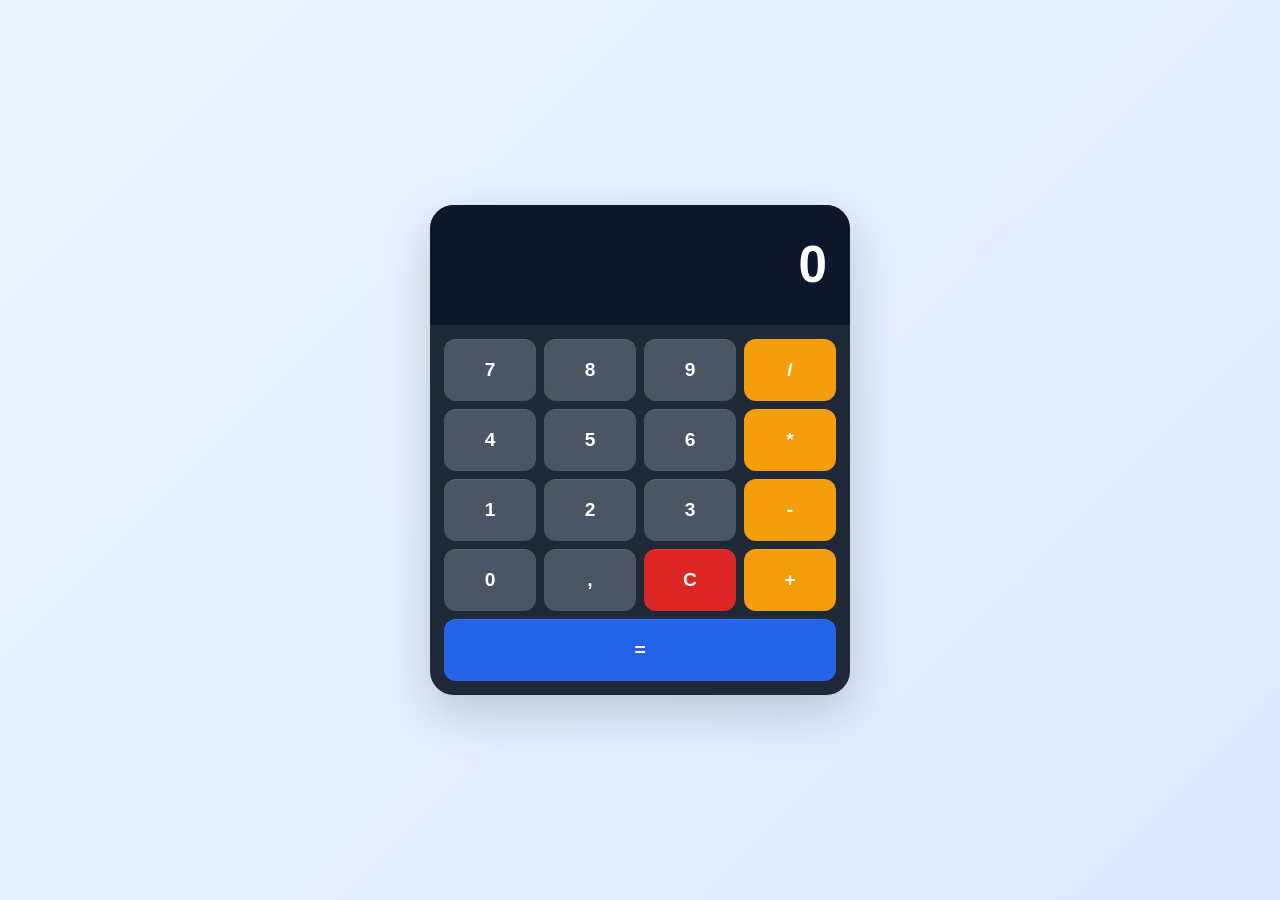
==== index.html @ f024dd50 "CALCULATRICE" ====
<!doctype html>
<html lang="fr">
  <head>
    <meta charset="UTF-8" />
    <meta name="viewport" content="width=device-width, initial-scale=1.0" />
    <link
      href="https://cdn.jsdelivr.net/npm/bootstrap@5.3.3/dist/css/bootstrap.min.css"
      rel="stylesheet"
    />
    <link rel="stylesheet" href="./style.css" />
    <title>Calculatrice</title>
  </head>
  <body>
    <div class="calculator-wrapper">
      <div id="calculatrice" class="shadow-lg">
        <div id="display" class="display-screen">0</div>

        <div class="row g-2 p-3">
          <div class="col-3">
            <button class="btn btn-secondary w-100 btn-calc" data-value="7">
              7
            </button>
          </div>
          <div class="col-3">
            <button class="btn btn-secondary w-100 btn-calc" data-value="8">
              8
            </button>
          </div>
          <div class="col-3">
            <button class="btn btn-secondary w-100 btn-calc" data-value="9">
              9
            </button>
          </div>
          <div class="col-3">
            <button class="btn btn-warning w-100 btn-calc" data-value="/">
              /
            </button>
          </div>

          <div class="col-3">
            <button class="btn btn-secondary w-100 btn-calc" data-value="4">
              4
            </button>
          </div>
          <div class="col-3">
            <button class="btn btn-secondary w-100 btn-calc" data-value="5">
              5
            </button>
          </div>
          <div class="col-3">
            <button class="btn btn-secondary w-100 btn-calc" data-value="6">
              6
            </button>
          </div>
          <div class="col-3">
            <button class="btn btn-warning w-100 btn-calc" data-value="*">
              *
            </button>
          </div>

          <div class="col-3">
            <button class="btn btn-secondary w-100 btn-calc" data-value="1">
              1
            </button>
          </div>
          <div class="col-3">
            <button class="btn btn-secondary w-100 btn-calc" data-value="2">
              2
            </button>
          </div>
          <div class="col-3">
            <button class="btn btn-secondary w-100 btn-calc" data-value="3">
              3
            </button>
          </div>
          <div class="col-3">
            <button class="btn btn-warning w-100 btn-calc" data-value="-">
              -
            </button>
          </div>

          <div class="col-3">
            <button class="btn btn-secondary w-100 btn-calc" data-value="0">
              0
            </button>
          </div>
          <div class="col-3">
            <button class="btn btn-secondary w-100 btn-calc" data-value=",">
              ,
            </button>
          </div>
          <div class="col-3">
            <button class="btn btn-danger w-100 btn-calc" id="clearBtn">
              C
            </button>
          </div>
          <div class="col-3">
            <button class="btn btn-warning w-100 btn-calc" data-value="+">
              +
            </button>
          </div>

          <div class="col-12">
            <button class="btn btn-primary w-100 btn-calc" id="equalsBtn">
              =
            </button>
          </div>
        </div>
      </div>
    </div>

    <script src="./app.js"></script>
  </body>
</html>
---- style.css ----
body {
  margin: 0;
  min-height: 100vh;
  display: flex;
  justify-content: center;
  align-items: center;
  background: linear-gradient(135deg, #eef3ff, #dce8ff);
  padding: 20px;
  box-sizing: border-box;
  font-family: Arial, sans-serif;
}

.calculator-wrapper {
  width: 100%;
  display: flex;
  justify-content: center;
}

#calculatrice {
  width: min(92vw, 420px);
  background: #1f2937;
  border-radius: 24px;
  overflow: hidden;
  box-shadow: 0 18px 45px rgba(0, 0, 0, 0.28);
}

.display-screen {
  min-height: 120px;
  background: #0f172a;
  color: #fff;
  display: flex;
  align-items: center;
  justify-content: flex-end;
  padding: 18px 22px;
  font-size: clamp(2rem, 6vw, 3.2rem);
  font-weight: 700;
  letter-spacing: 1px;
  overflow-x: auto;
}

.row.g-2.p-3 {
  padding: 14px !important;
}

.btn-calc {
  min-height: 62px;
  border: none;
  border-radius: 12px;
  font-size: 1.2rem;
  font-weight: 700;
  box-shadow: inset 0 1px 1px rgba(255, 255, 255, 0.1);
  transition:
    transform 0.12s ease,
    box-shadow 0.12s ease;
}

.btn-calc:hover {
  transform: translateY(-1px);
  box-shadow: 0 4px 10px rgba(0, 0, 0, 0.18);
}

.btn-calc:active {
  transform: translateY(0);
}

.btn-secondary {
  background-color: #4b5563;
  border-color: #4b5563;
  color: white;
}

.btn-secondary:hover {
  background-color: #374151;
  border-color: #374151;
  color: white;
}

.btn-warning,
.btn-operator {
  background-color: #f59e0b;
  border-color: #f59e0b;
  color: white;
}

.btn-warning:hover,
.btn-operator:hover {
  background-color: #d97706;
  border-color: #d97706;
  color: white;
}

.btn-primary {
  background-color: #2563eb;
  border-color: #2563eb;
}

.btn-primary:hover {
  background-color: #1d4ed8;
  border-color: #1d4ed8;
}

.btn-danger {
  background-color: #dc2626;
  border-color: #dc2626;
}

.btn-danger:hover {
  background-color: #b91c1c;
  border-color: #b91c1c;
}

@media (max-width: 480px) {
  .btn-calc {
    min-height: 56px;
    font-size: 1rem;
  }

  .display-screen {
    min-height: 100px;
  }
}
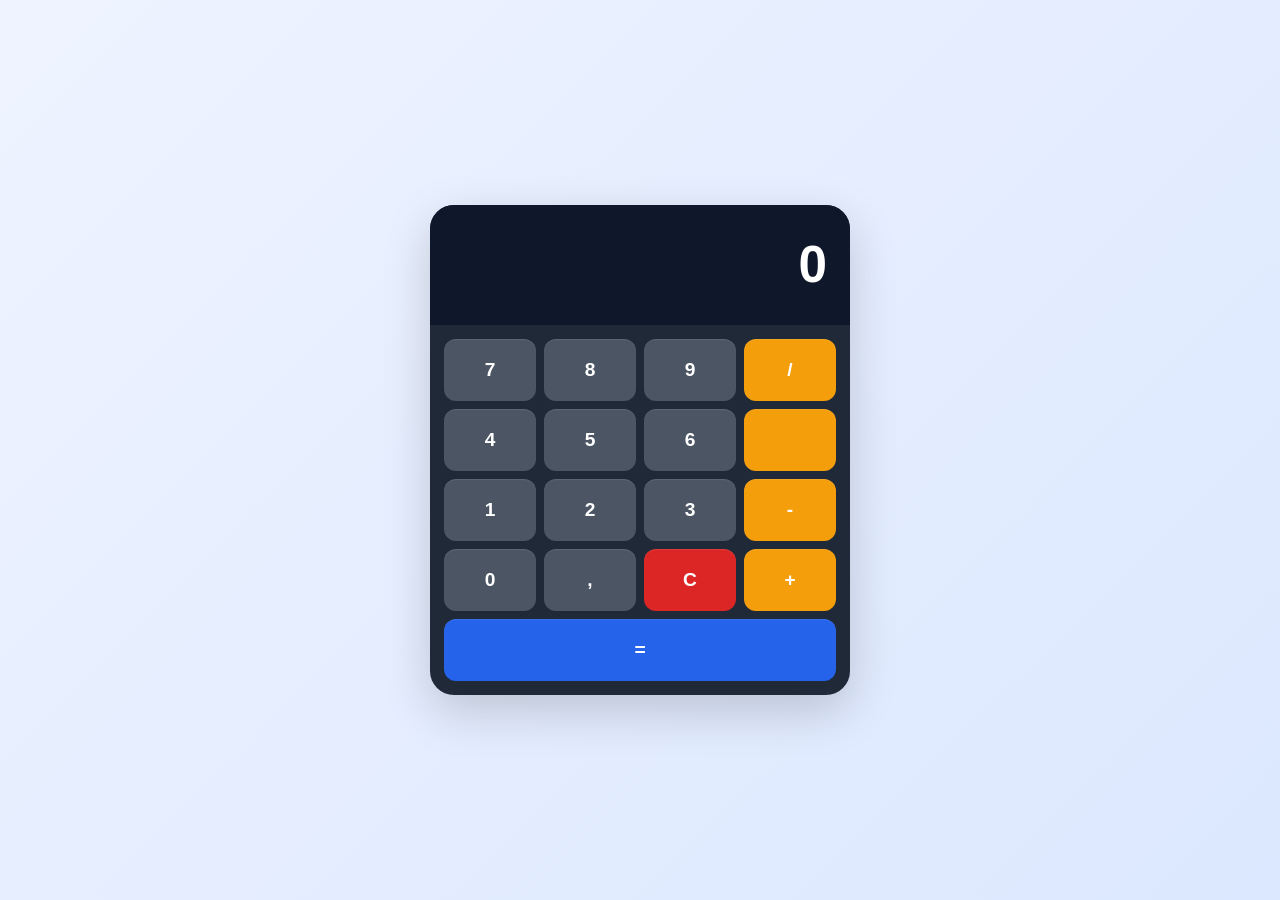
==== commit 3815f98d: "Ajout du boutton +" ====
--- a/index.html
+++ b/index.html
@@ -53,9 +53,10 @@
             </button>
           </div>
           <div class="col-3">
-            <button class="btn btn-warning w-100 btn-calc" data-value="*">
-              *
-            </button>
+            <button
+              class="btn btn-warning w-100 btn-calc"
+              data-value="*"
+            ></button>
           </div>
 
           <div class="col-3">
